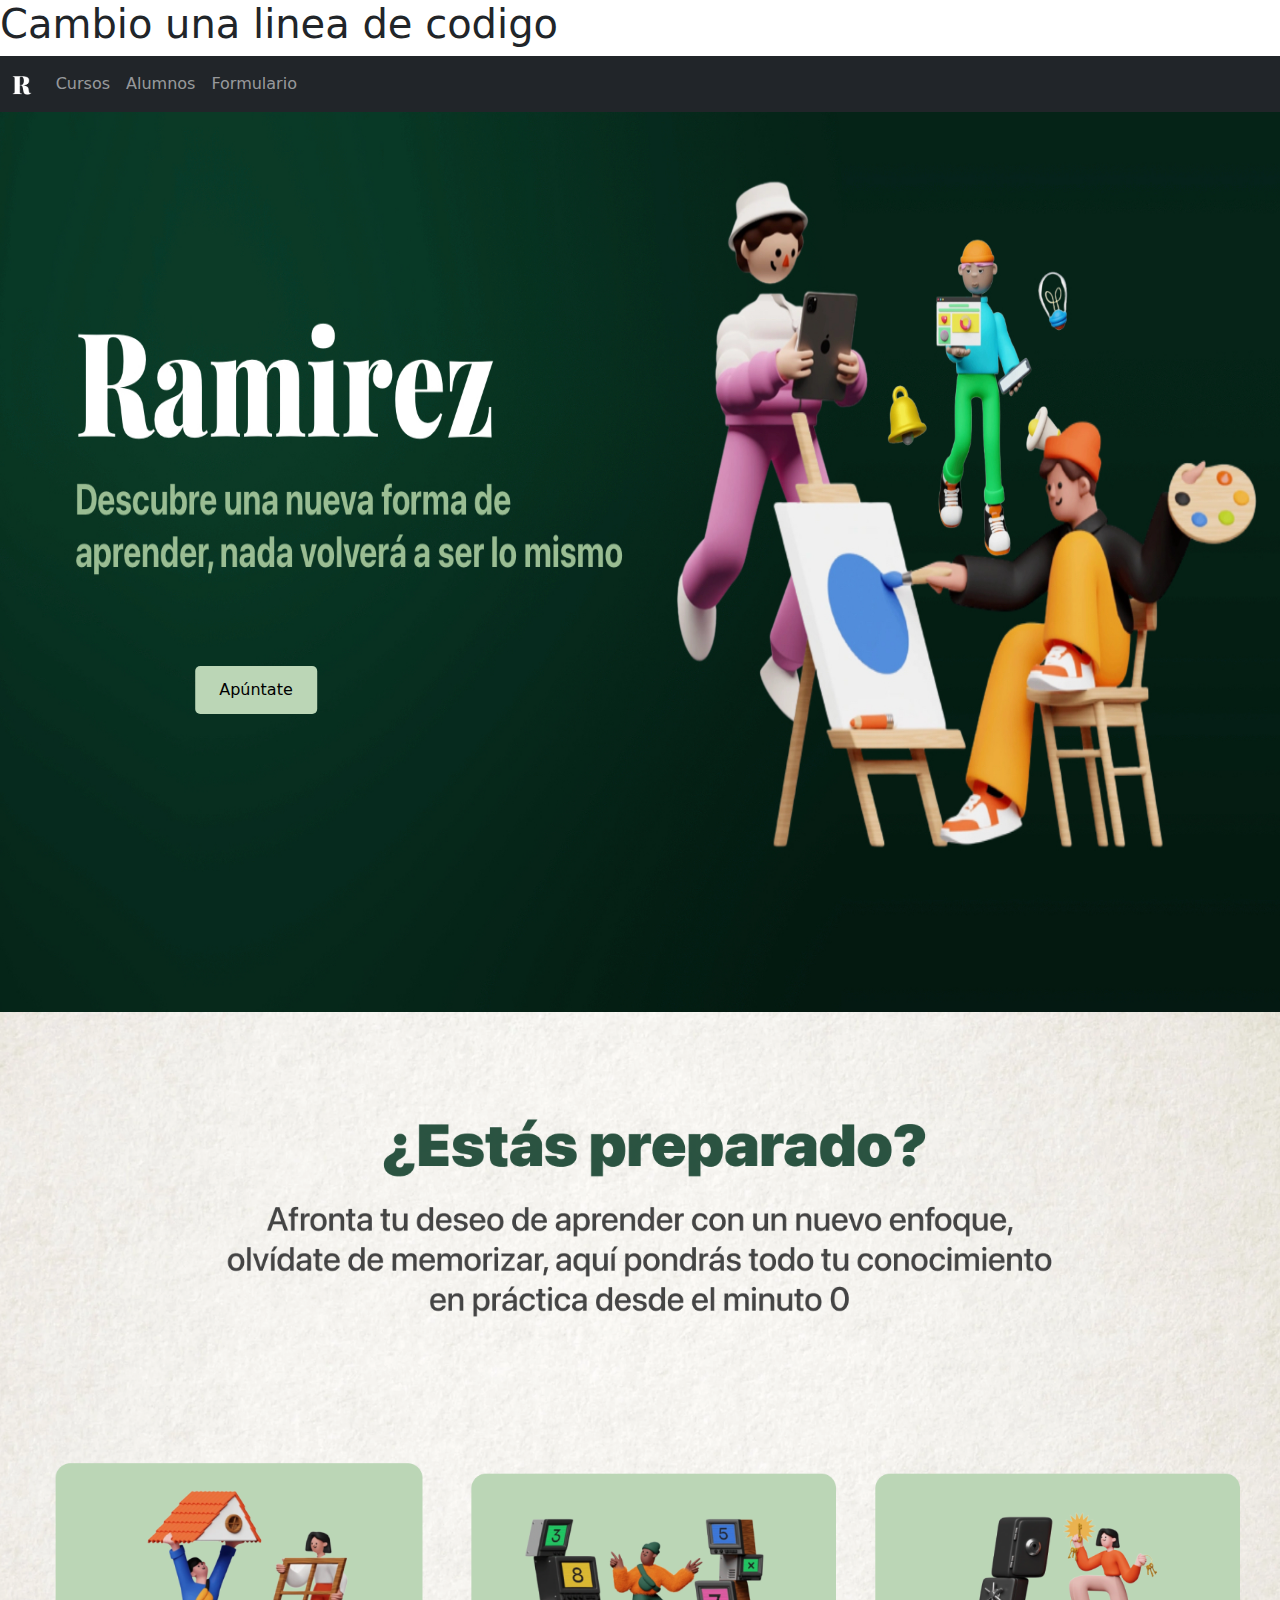
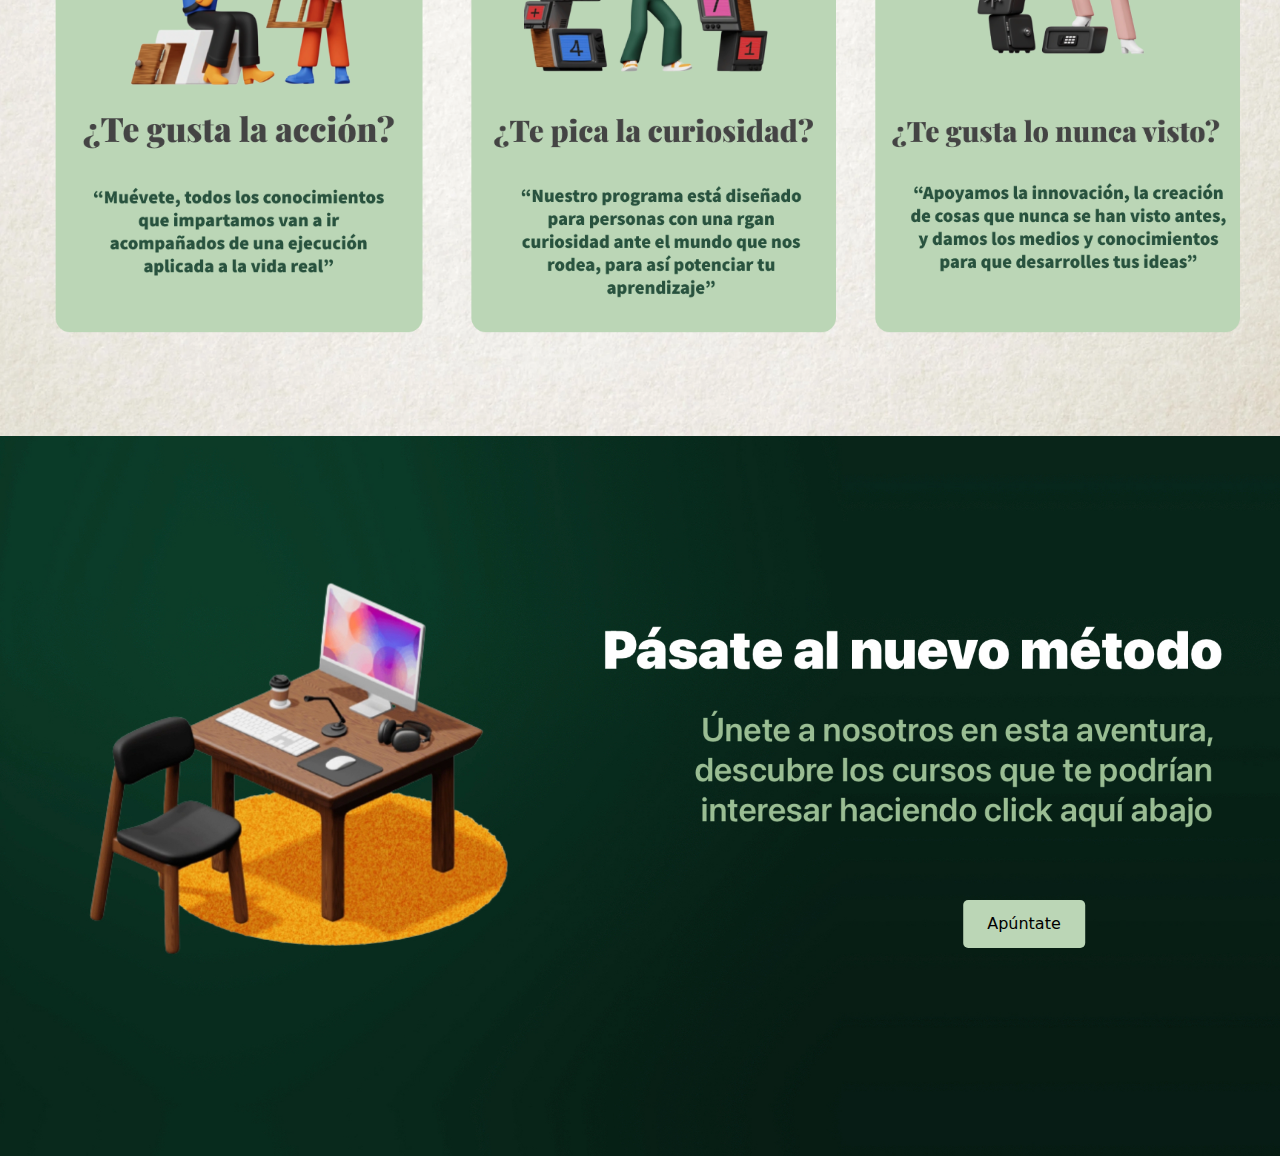
==== src/main/webapp/WEB-INF/templates/index.html @ fc316111 "añado un linea de codigo" ====
<!DOCTYPE html>
<html xmlns:th="http://www.thymeleaf.org">
<head>
    <meta charset="utf-8">
    <meta name="viewport" content="width=device-width, initial-scale=1.0">
    <title>Inicial</title>
    <link rel="stylesheet" href="mystyle.css"/>
    <link rel="stylesheet" href="bootstrap.min.css"/>
</head>
<body>
<h1>Cambio una linea de codigo</h1>
    <nav>
        <nav class="navbar navbar-expand-lg navbar-dark bg-dark">
              <div class="container-fluid">
                <a class="navbar-brand" href="../index.html"><img src="R.png" style="height: 1em;"></a>
                     <ul class="navbar-nav me-auto mt-2 mt-lg-0">
                        <li class="nav-item active">
                            <a class="nav-link" href="Cursos/Curso.html">Cursos <span class="visually-hidden">(current)</span></a>
                        </li>
                        <li class="nav-item">
                            <a class="nav-link" href="alumnos.html">Alumnos</a>
                        </li>
                        <li class="nav-item">
                            <a class="nav-link" href="Apuntate/apuntate.html">Formulario</a>
                        </li>
                    </ul>
                 
                </div>
          </div>
        </nav>
   

    <div class="image-button">
        <img src="front.jpg" style="height: 100vh;">
        <a name="Apuntate" id="" class="btn btn-primary" href="Apuntate/apuntate.html" role="button" style="margin-top: 10%; margin-left: -30%; background-color: #BBD6B6;color: black;">Apúntate</a>
    </div>

    <div>
        <img src="Group 2.png" style="width: 100%;">
    </div>






    <div class="image-button">
        <img src="footer.jpg" style="max-width: 100%;">
        <a name="" id="" class="btn btn-primary" href="Apuntate/apuntate.html" role="button" style="margin-top: 10%; margin-left: 30%;background-color: #BBD6B6;color: black;">Apúntate</a>
    </div>
    <script src="js/bootstrap.bundle.min.js"></script>
</body>
</html>
---- src/main/webapp/WEB-INF/templates/mystyle.css ----
body {
    background-color: #013A5B;
    margin: 0;
    padding: 0;
}

image-button a{
    background-color: #BBD6B6;
    color: black;
}
header{
    background-color: #204B38;
}

.top {
    background-image: url(green.jpg);
}
header img {
    width: 100%;
    height: 300px;
    opacity: .7;
}

.navbar {
    background-color: #013A5B;
}

footer {
    text-align: center;
    background-color: #013A5B;
    color: rgb(242, 241, 253);
    padding: 10px;
}
main {
    background-color:  rgb(242, 241, 253);
    padding-bottom: 20px
}

[alt="logos"] {
    width: 50%;
}

input[type=submit],input[type=reset] {
	background-color:#013A5B;
	color: white;
	padding:10px 20px;
	border-radius: 3px;
	border: 0;
}

/* Container needed to position the button. Adjust the width as needed */
.image-button {
    position: relative;
    width: 100%;
  }
  
  /* Make the image responsive */
  .image-button img {
    width: 100%;
    height: auto;
  }
  
  /* Style the button and place it in the middle of the container/image */
  .image-button .btn {
    position: absolute;
    top: 50%;
    left: 50%;
    transform: translate(-50%, -50%);
    -ms-transform: translate(-50%, -50%);
    background-color: #555;
    color: white;
    font-size: 16px;
    padding: 12px 24px;
    border: none;
    cursor: pointer;
    border-radius: 5px;
  }
  
  .image-button .btn:hover {
    background-color: black;
  }
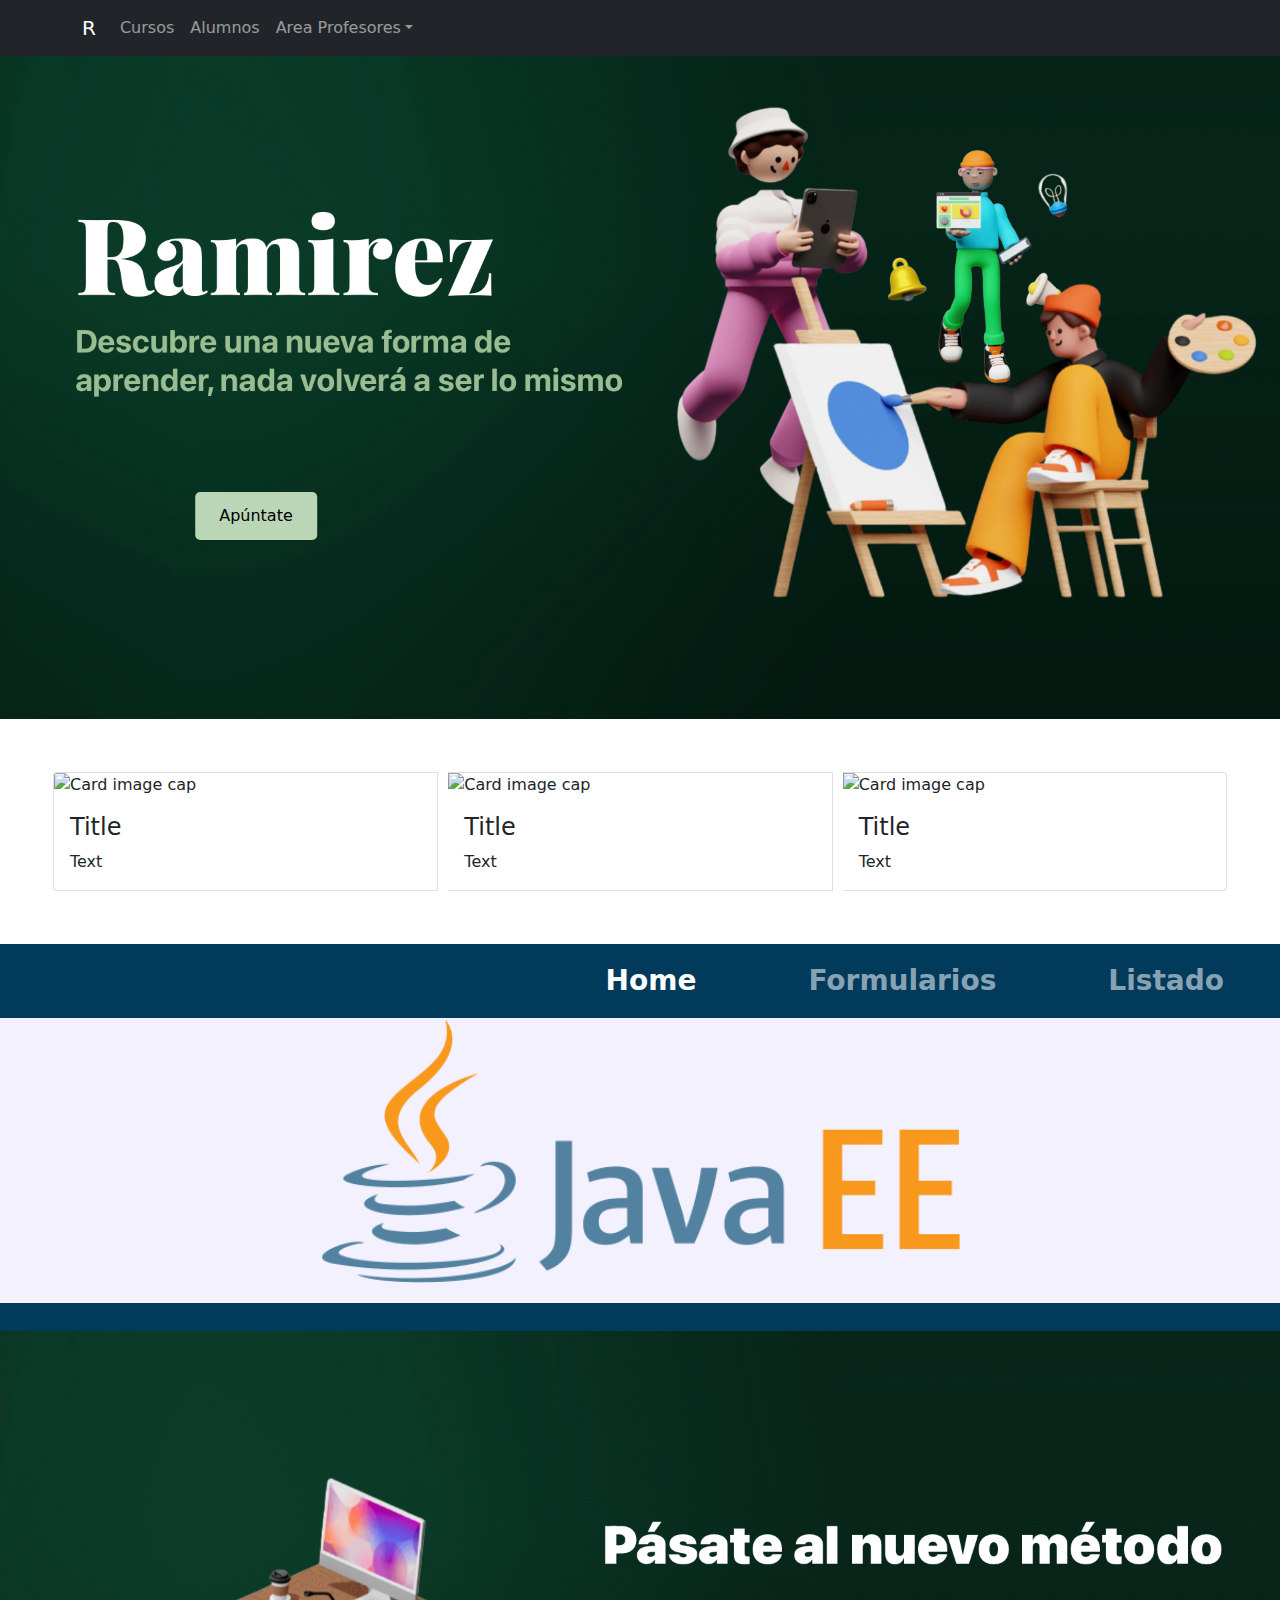
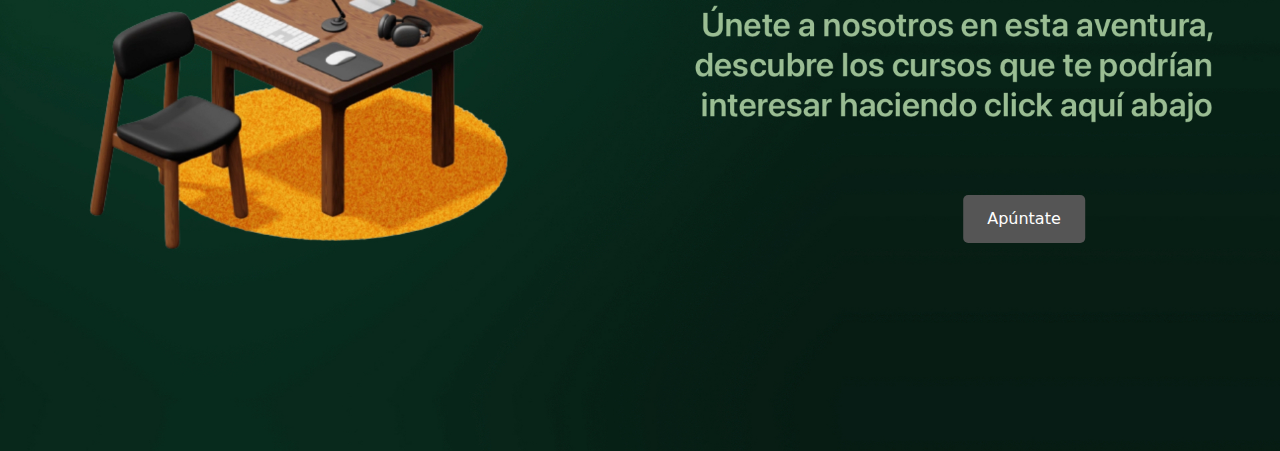
==== commit ba524c4a: "uniendo ramas en uso2" ====
--- a/src/main/webapp/WEB-INF/templates/index.html
+++ b/src/main/webapp/WEB-INF/templates/index.html
@@ -8,45 +8,109 @@
     <link rel="stylesheet" href="bootstrap.min.css"/>
 </head>
 <body>
-<h1>Cambio una linea de codigo</h1>
-    <nav>
-        <nav class="navbar navbar-expand-lg navbar-dark bg-dark">
-              <div class="container-fluid">
-                <a class="navbar-brand" href="../index.html"><img src="R.png" style="height: 1em;"></a>
-                     <ul class="navbar-nav me-auto mt-2 mt-lg-0">
-                        <li class="nav-item active">
-                            <a class="nav-link" href="Cursos/Curso.html">Cursos <span class="visually-hidden">(current)</span></a>
-                        </li>
-                        <li class="nav-item">
-                            <a class="nav-link" href="alumnos.html">Alumnos</a>
-                        </li>
-                        <li class="nav-item">
-                            <a class="nav-link" href="Apuntate/apuntate.html">Formulario</a>
-                        </li>
-                    </ul>
-                 
-                </div>
-          </div>
-        </nav>
+
+    <nav class="navbar navbar-expand-xl navbar-dark bg-dark">
+          <div class="container">
+            <a class="navbar-brand" href="#">R</a>
+            <button class="navbar-toggler d-lg-none" type="button" data-bs-toggle="collapse" data-bs-target="#collapsibleNavId" aria-controls="collapsibleNavId"
+                aria-expanded="false" aria-label="Toggle navigation">
+                <span class="navbar-toggler-icon"></span>
+            </button>
+            <div class="collapse navbar-collapse" id="collapsibleNavId">
+                <ul class="navbar-nav me-auto mt-2 mt-lg-0">
+                    <li class="nav-item active">
+                        <a class="nav-link" href="#">Cursos <span class="visually-hidden">(current)</span></a>
+                    </li>
+                    <li class="nav-item">
+                        <a class="nav-link" href="alumnos.html">Alumnos</a>
+                    </li>
+                    <li class="nav-item dropdown">
+                        <a class="nav-link dropdown-toggle" href="#" id="dropdownId" data-bs-toggle="dropdown" aria-haspopup="true" aria-expanded="false">Area Profesores</a>
+                        <div class="dropdown-menu" aria-labelledby="dropdownId">
+                            <a class="dropdown-item" href="#">Action 1</a>
+                            <a class="dropdown-item" href="#">Action 2</a>
+                        </div>
+                    </li>
+                </ul>
+             
+            </div>
+      </div>
+    </nav>
+    
    
 
     <div class="image-button">
-        <img src="front.jpg" style="height: 100vh;">
+        <img src="front.jpg" style="max-width: 100%;">
         <a name="Apuntate" id="" class="btn btn-primary" href="Apuntate/apuntate.html" role="button" style="margin-top: 10%; margin-left: -30%; background-color: #BBD6B6;color: black;">Apúntate</a>
     </div>
 
-    <div>
-        <img src="Group 2.png" style="width: 100%;">
+  <div class="card-group" style="padding: 3em;">
+
+      <div class="card" style="margin: 5px;">
+          <img class="card-img-top" src="holder.js/100x180/" alt="Card image cap">
+          <div class="card-body">
+              <h4 class="card-title">Title</h4>
+              <p class="card-text">Text</p>
+          </div>
+      </div>
+
+      <div class="card" style="margin: 5px;">
+          <img class="card-img-top" src="holder.js/100x180/" alt="Card image cap">
+          <div class="card-body">
+              <h4 class="card-title">Title</h4>
+              <p class="card-text">Text</p>
+          </div>
+      </div>
+      
+      <div class="card" style="margin: 5px;">
+        <img class="card-img-top" src="holder.js/100x180/" alt="Card image cap">
+        <div class="card-body">
+            <h4 class="card-title">Title</h4>
+            <p class="card-text">Text</p>
+        </div>
+    </div>
+  </div>
+
+    
     </div>
 
 
 
+        <nav class="navbar navbar-expand-lg navbar-dark">
+            <ul class="navbar-nav ms-auto">
+                <li class="nav-item fs-3 fw-bold px-5">
+                    <a href="indexServlet" class="nav-link active">Home</a>
+                </li>
+                <li class="nav-item fs-3 fw-bold px-5">
+                    <a href="formulario" class="nav-link ">Formularios</a>
+                </li>
+                <li class="nav-item fs-3 fw-bold px-5">
+                    <a href="listado" class="nav-link ">Listado</a>
+                </li>
+            </ul>
+          </nav>
 
+        <main class="text-center">
+                <!--Para poder cambiar la url desde una configuración
+                con el resolver de Thymeleaf:
+            <img src="img/logos.jpg" th:src="@{/img/logo.png}" th:title="#{logo}" th:alt="#{logo}" />
+            
+            daría como resultado:
+            <img src="/tema8_web/img/logo.png" alt="logos" />
+            -->
+            <img src="logos.png" alt="logos" />
+        </main>
+        <footer>
+            <h1>
+                <span th:text="#{index.welcome}"></span>
+                <span th:text="#{index.author}"></span>
+            </h1>
+        </footer>
 
 
     <div class="image-button">
         <img src="footer.jpg" style="max-width: 100%;">
-        <a name="" id="" class="btn btn-primary" href="Apuntate/apuntate.html" role="button" style="margin-top: 10%; margin-left: 30%;background-color: #BBD6B6;color: black;">Apúntate</a>
+        <a name="" id="" class="btn btn-primary" href="Apuntate/apuntate.html" role="button" style="margin-top: 10%; margin-left: 30%;">Apúntate</a>
     </div>
     <script src="js/bootstrap.bundle.min.js"></script>
 </body>
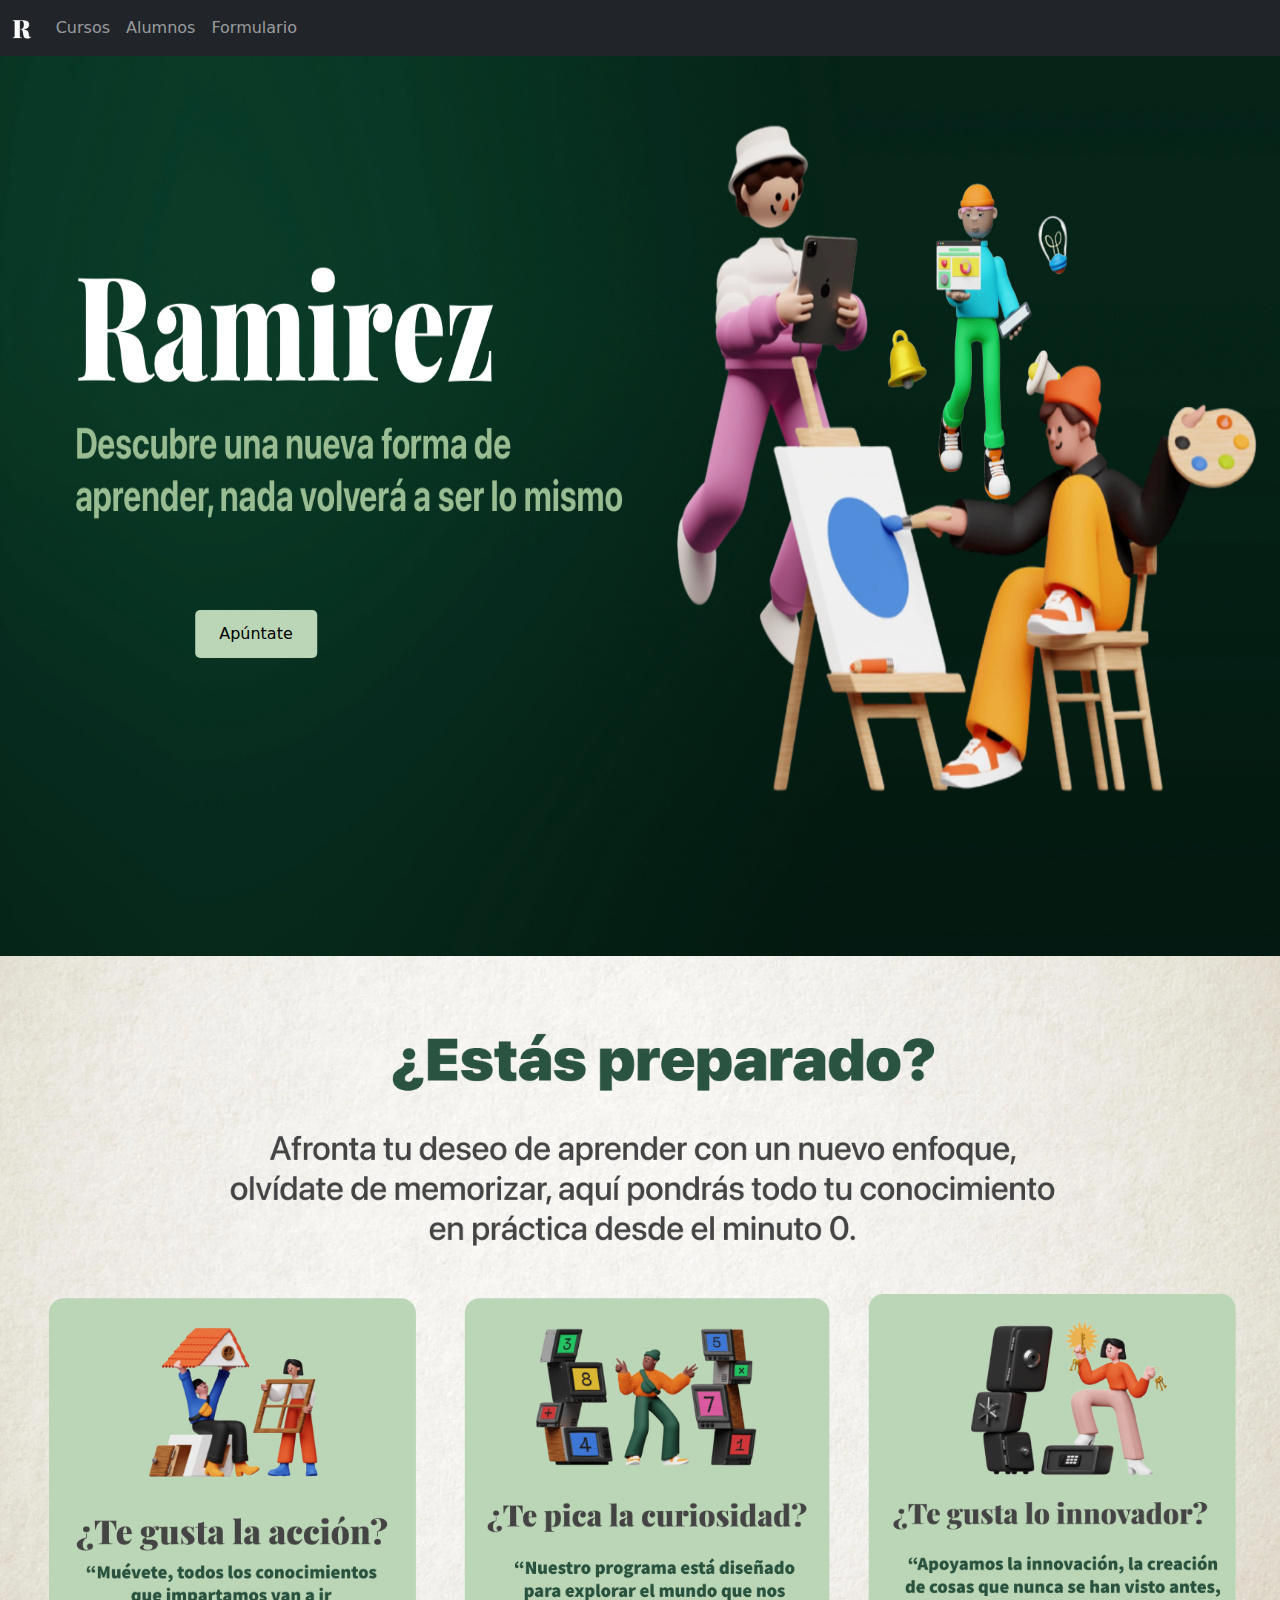
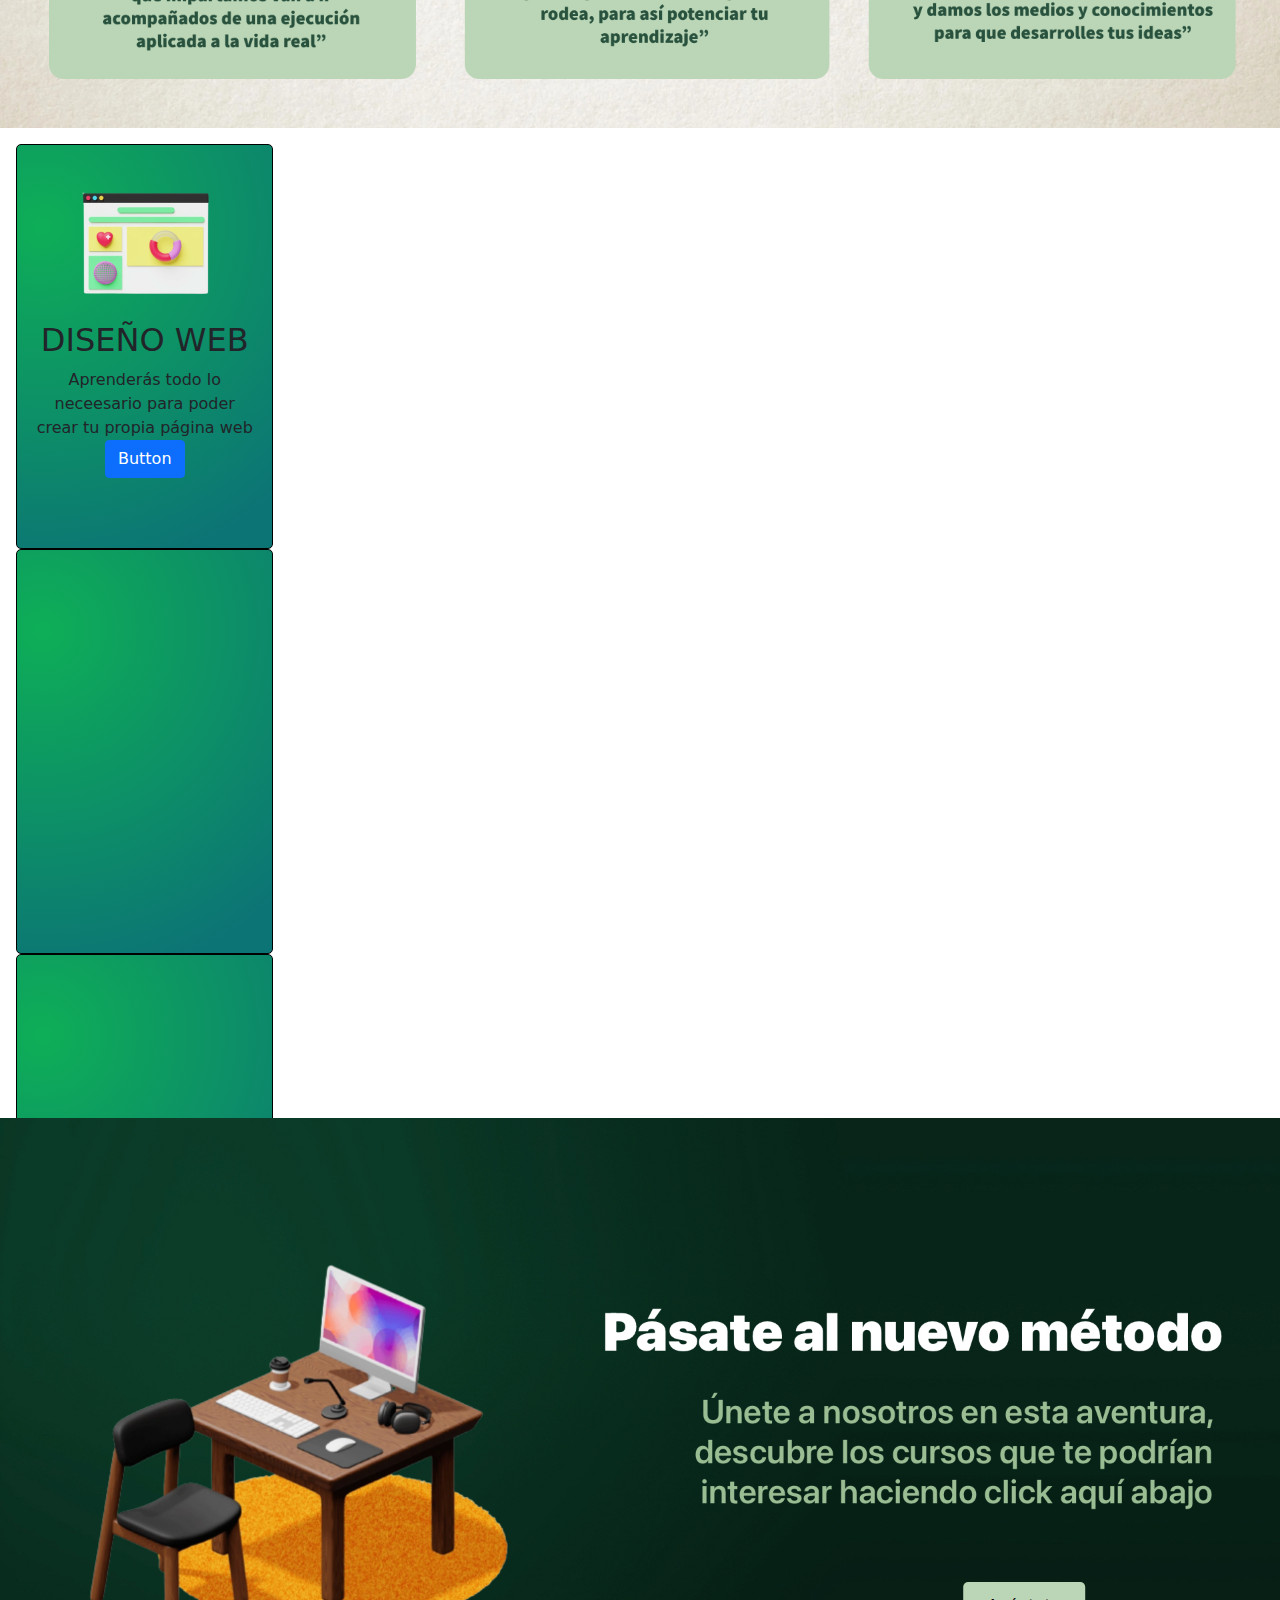
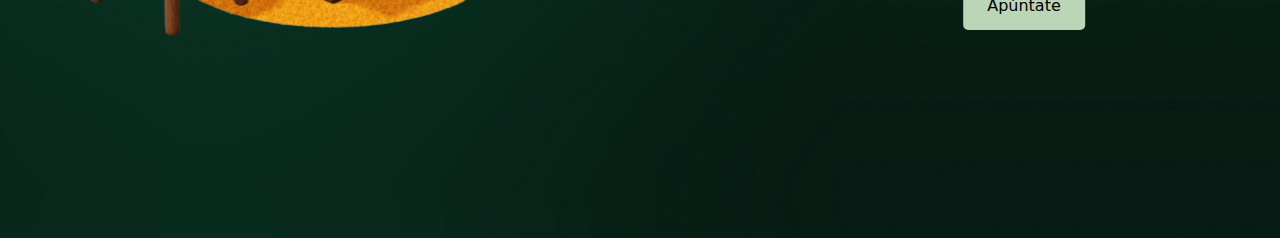
==== commit b54593f6: "Termino la pagina alumnos" ====
--- a/src/main/webapp/WEB-INF/templates/index.html
+++ b/src/main/webapp/WEB-INF/templates/index.html
@@ -8,109 +8,55 @@
     <link rel="stylesheet" href="bootstrap.min.css"/>
 </head>
 <body>
-
-    <nav class="navbar navbar-expand-xl navbar-dark bg-dark">
-          <div class="container">
-            <a class="navbar-brand" href="#">R</a>
-            <button class="navbar-toggler d-lg-none" type="button" data-bs-toggle="collapse" data-bs-target="#collapsibleNavId" aria-controls="collapsibleNavId"
-                aria-expanded="false" aria-label="Toggle navigation">
-                <span class="navbar-toggler-icon"></span>
-            </button>
-            <div class="collapse navbar-collapse" id="collapsibleNavId">
-                <ul class="navbar-nav me-auto mt-2 mt-lg-0">
-                    <li class="nav-item active">
-                        <a class="nav-link" href="#">Cursos <span class="visually-hidden">(current)</span></a>
-                    </li>
-                    <li class="nav-item">
-                        <a class="nav-link" href="alumnos.html">Alumnos</a>
-                    </li>
-                    <li class="nav-item dropdown">
-                        <a class="nav-link dropdown-toggle" href="#" id="dropdownId" data-bs-toggle="dropdown" aria-haspopup="true" aria-expanded="false">Area Profesores</a>
-                        <div class="dropdown-menu" aria-labelledby="dropdownId">
-                            <a class="dropdown-item" href="#">Action 1</a>
-                            <a class="dropdown-item" href="#">Action 2</a>
-                        </div>
-                    </li>
-                </ul>
-             
-            </div>
-      </div>
-    </nav>
-    
+    <nav>
+        <nav class="navbar navbar-expand-lg navbar-dark bg-dark">
+              <div class="container-fluid">
+                <a class="navbar-brand" href="../index.html"><img src="R.png" style="height: 1em;"></a>
+                     <ul class="navbar-nav me-auto mt-2 mt-lg-0">
+                        <li class="nav-item active">
+                            <a class="nav-link" href="Cursos/Curso.html">Cursos <span class="visually-hidden">(current)</span></a>
+                        </li>
+                        <li class="nav-item">
+                            <a class="nav-link" href="alumnos.html">Alumnos</a>
+                        </li>
+                        <li class="nav-item">
+                            <a class="nav-link" href="Apuntate/apuntate.html">Formulario</a>
+                        </li>
+                    </ul>
+                 
+                </div>
+          </div>
+        </nav>
    
 
     <div class="image-button">
-        <img src="front.jpg" style="max-width: 100%;">
+        <img src="front.jpg" style="height: 100vh;">
         <a name="Apuntate" id="" class="btn btn-primary" href="Apuntate/apuntate.html" role="button" style="margin-top: 10%; margin-left: -30%; background-color: #BBD6B6;color: black;">Apúntate</a>
     </div>
 
-  <div class="card-group" style="padding: 3em;">
+    <div>
+        <img src="div2.png" style="width: 100%;">
+    </div>
 
-      <div class="card" style="margin: 5px;">
-          <img class="card-img-top" src="holder.js/100x180/" alt="Card image cap">
-          <div class="card-body">
-              <h4 class="card-title">Title</h4>
-              <p class="card-text">Text</p>
-          </div>
-      </div>
+    <div class="tarjetas">
+        <div class="tarjeta"> 
+            <img src="imagenes/web.png">
+            <h2>DISEÑO WEB</h2>
+            <h7>Aprenderás todo lo neceesario para poder crear tu propia página web</h7><br>
+            <a name="" id="" class="btn btn-primary" href="#" role="button">Button</a>
+        </div>
+        <div class="tarjeta"> </div>
+        <div class="tarjeta"> </div>
 
-      <div class="card" style="margin: 5px;">
-          <img class="card-img-top" src="holder.js/100x180/" alt="Card image cap">
-          <div class="card-body">
-              <h4 class="card-title">Title</h4>
-              <p class="card-text">Text</p>
-          </div>
-      </div>
-      
-      <div class="card" style="margin: 5px;">
-        <img class="card-img-top" src="holder.js/100x180/" alt="Card image cap">
-        <div class="card-body">
-            <h4 class="card-title">Title</h4>
-            <p class="card-text">Text</p>
-        </div>
-    </div>
-  </div>
-
-    
     </div>
 
 
 
-        <nav class="navbar navbar-expand-lg navbar-dark">
-            <ul class="navbar-nav ms-auto">
-                <li class="nav-item fs-3 fw-bold px-5">
-                    <a href="indexServlet" class="nav-link active">Home</a>
-                </li>
-                <li class="nav-item fs-3 fw-bold px-5">
-                    <a href="formulario" class="nav-link ">Formularios</a>
-                </li>
-                <li class="nav-item fs-3 fw-bold px-5">
-                    <a href="listado" class="nav-link ">Listado</a>
-                </li>
-            </ul>
-          </nav>
-
-        <main class="text-center">
-                <!--Para poder cambiar la url desde una configuración
-                con el resolver de Thymeleaf:
-            <img src="img/logos.jpg" th:src="@{/img/logo.png}" th:title="#{logo}" th:alt="#{logo}" />
-            
-            daría como resultado:
-            <img src="/tema8_web/img/logo.png" alt="logos" />
-            -->
-            <img src="logos.png" alt="logos" />
-        </main>
-        <footer>
-            <h1>
-                <span th:text="#{index.welcome}"></span>
-                <span th:text="#{index.author}"></span>
-            </h1>
-        </footer>
 
 
     <div class="image-button">
         <img src="footer.jpg" style="max-width: 100%;">
-        <a name="" id="" class="btn btn-primary" href="Apuntate/apuntate.html" role="button" style="margin-top: 10%; margin-left: 30%;">Apúntate</a>
+        <a name="" id="" class="btn btn-primary" href="Apuntate/apuntate.html" role="button" style="margin-top: 10%; margin-left: 30%;background-color: #BBD6B6;color: black;">Apúntate</a>
     </div>
     <script src="js/bootstrap.bundle.min.js"></script>
 </body>
--- a/src/main/webapp/WEB-INF/templates/mystyle.css
+++ b/src/main/webapp/WEB-INF/templates/mystyle.css
@@ -79,3 +79,27 @@
   .image-button .btn:hover {
     background-color: black;
   }
+
+.tarjetas{
+    display: grid;
+    grid-template-columns: auto auto auto;
+    padding: 1em;
+    height: 110vh;
+    background-image: #BBD6B6;
+}
+
+
+
+.tarjeta{
+    padding: 1em;
+    grid-column: 1/3;
+      height: 45vh;
+      width: 25%;
+      border: solid 1px black;
+      text-align: center;
+      border-radius: 5px;
+        background-image: radial-gradient( circle farthest-corner at 10% 20%,  rgba(14,174,87,1) 0%, rgba(12,116,117,1) 90% );;
+  }
+.tarjeta img{
+    height: 10em;
+}
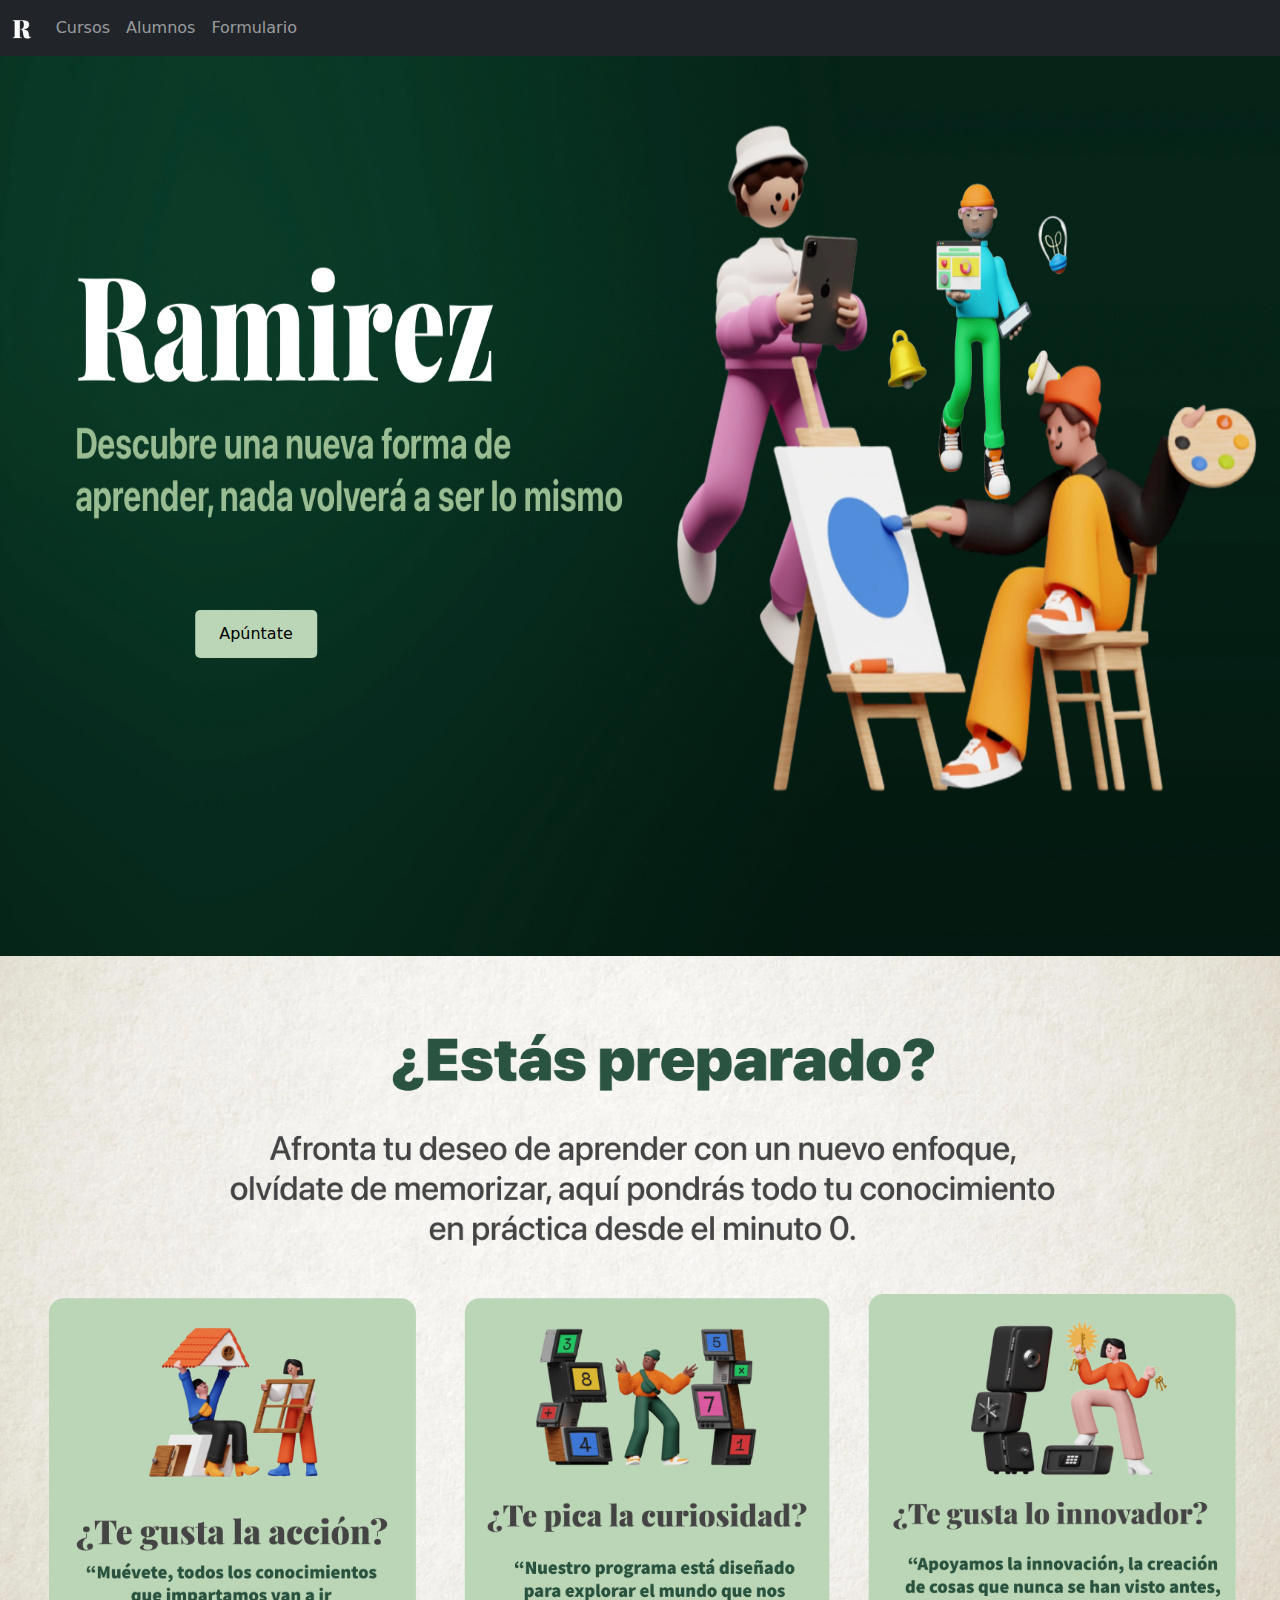
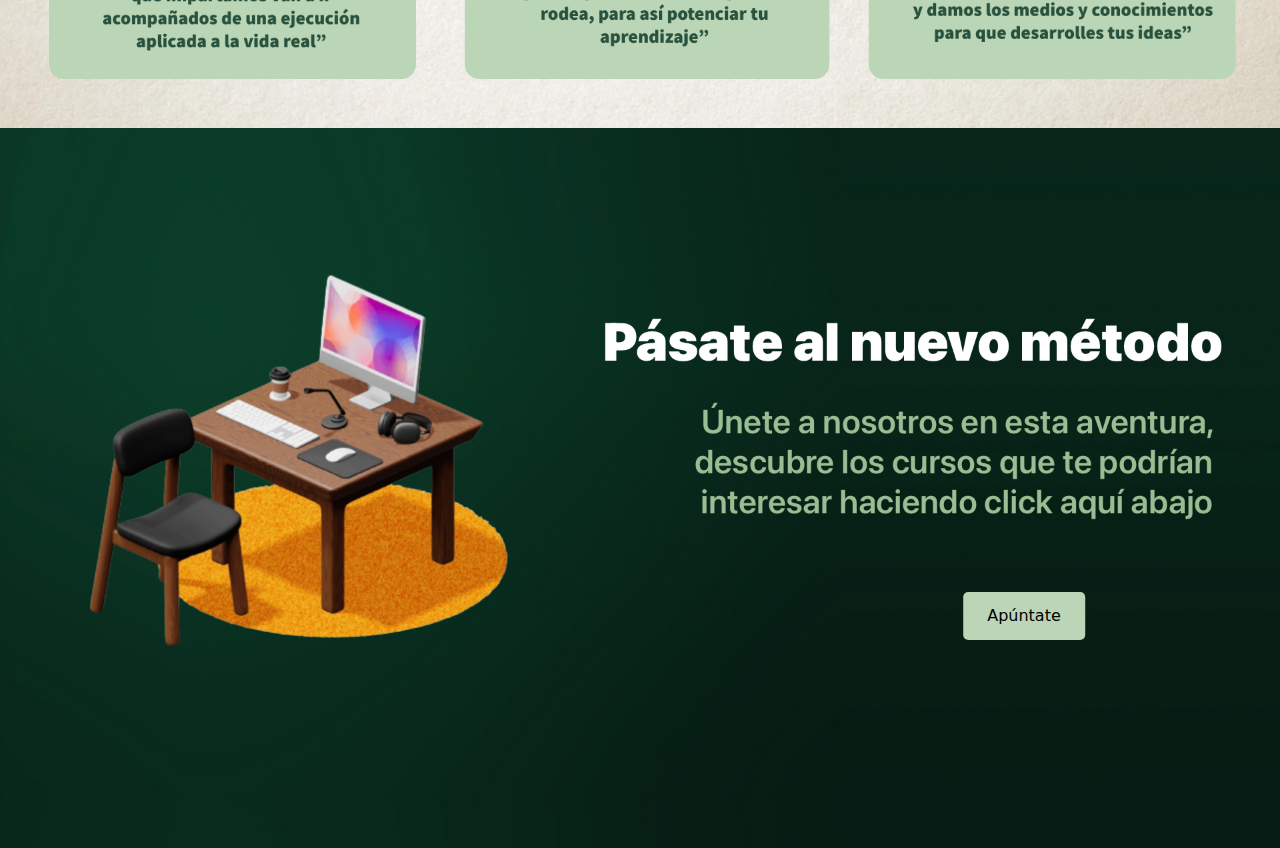
==== commit d6839a1e: "Mini retoques en Alumno y Index" ====
--- a/src/main/webapp/WEB-INF/templates/index.html
+++ b/src/main/webapp/WEB-INF/templates/index.html
@@ -38,17 +38,6 @@
         <img src="div2.png" style="width: 100%;">
     </div>
 
-    <div class="tarjetas">
-        <div class="tarjeta"> 
-            <img src="imagenes/web.png">
-            <h2>DISEÑO WEB</h2>
-            <h7>Aprenderás todo lo neceesario para poder crear tu propia página web</h7><br>
-            <a name="" id="" class="btn btn-primary" href="#" role="button">Button</a>
-        </div>
-        <div class="tarjeta"> </div>
-        <div class="tarjeta"> </div>
-
-    </div>
 
 
 
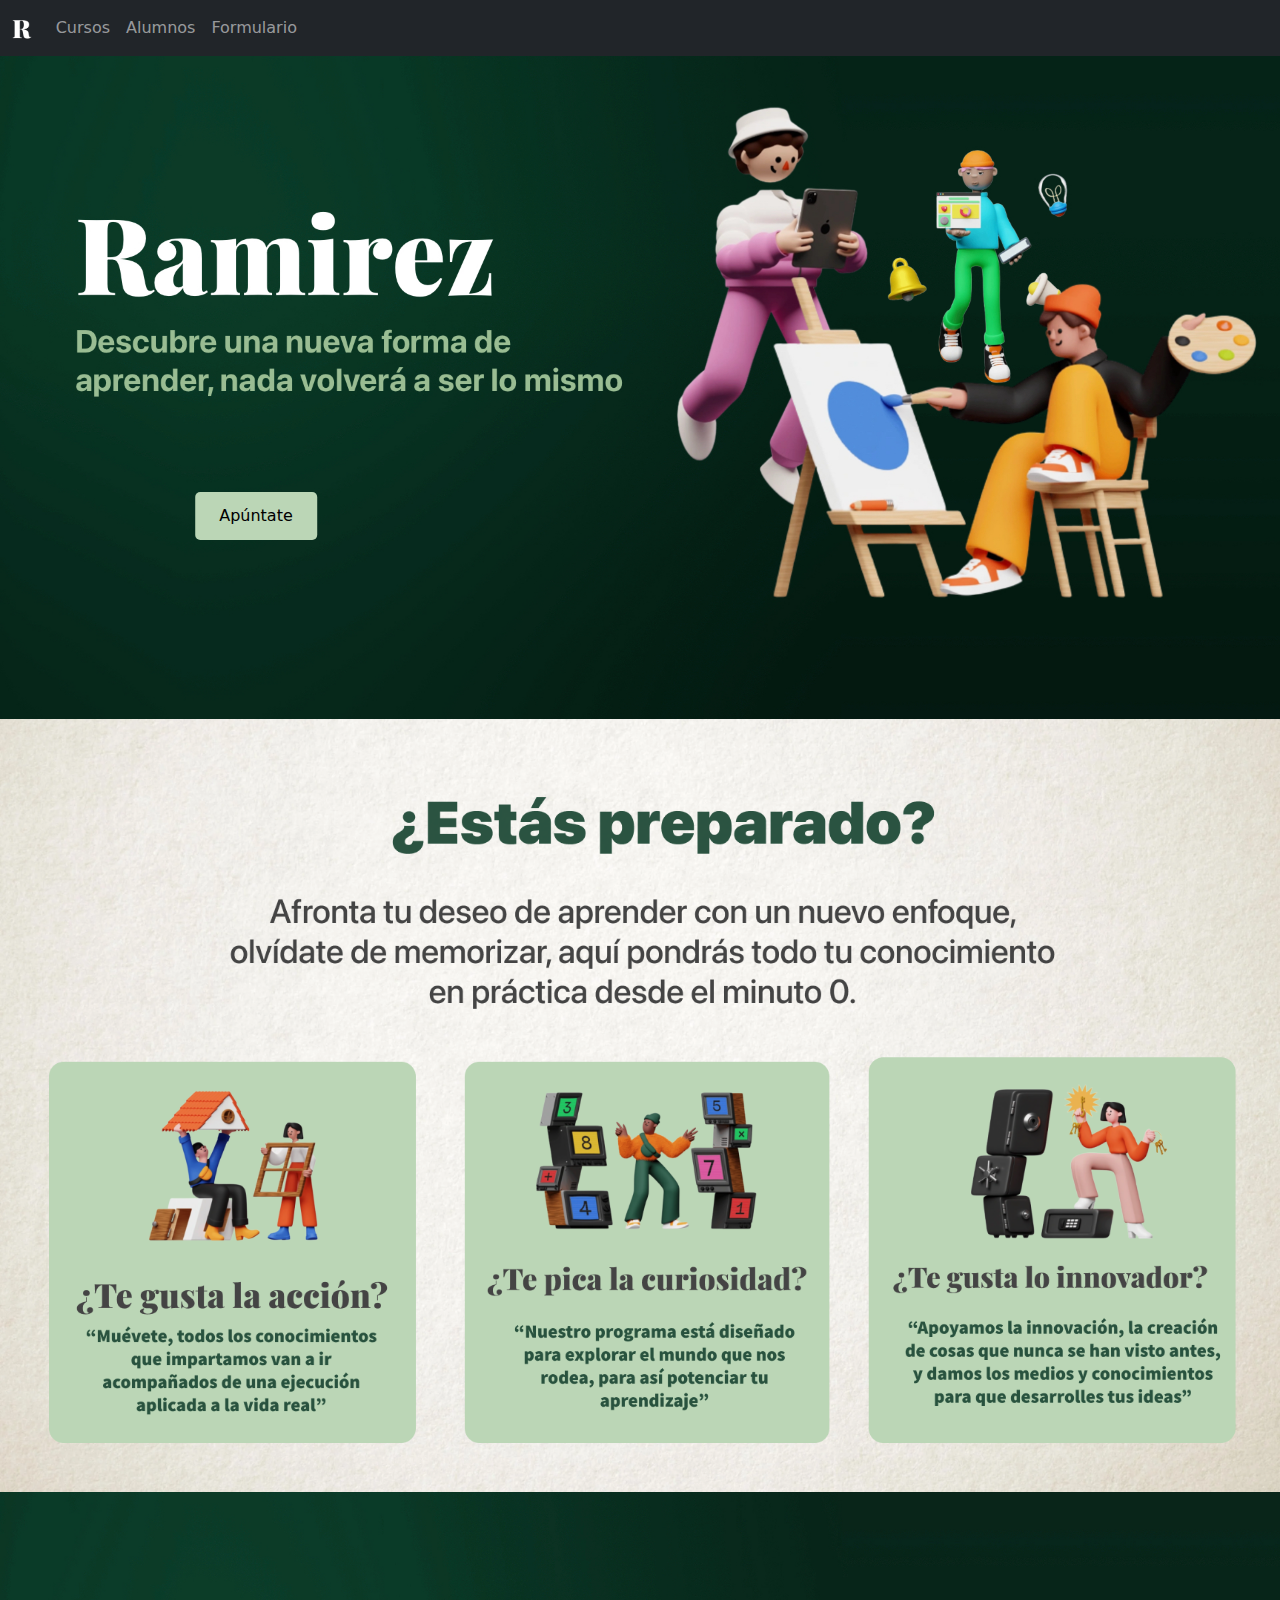
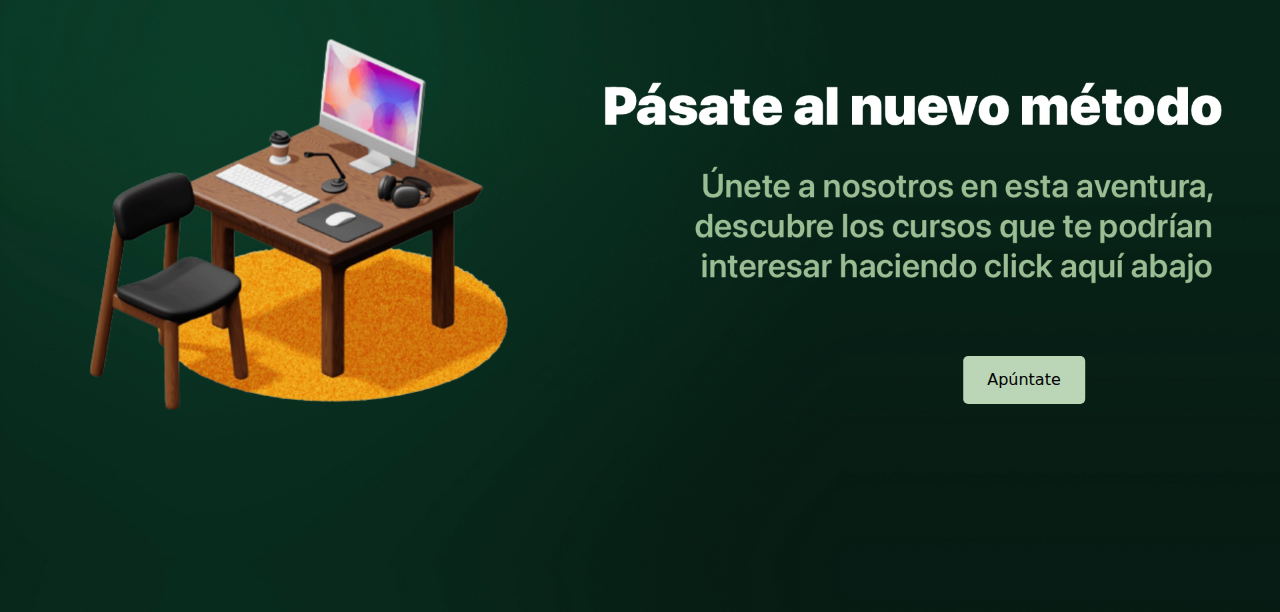
==== commit 5ec27b81: "Lo prometo últimos cambios en css, en funcionalidad ya no hay mas cambios" ====
--- a/src/main/webapp/WEB-INF/templates/index.html
+++ b/src/main/webapp/WEB-INF/templates/index.html
@@ -30,19 +30,13 @@
    
 
     <div class="image-button">
-        <img src="front.jpg" style="height: 100vh;">
+        <img src="front.jpg" >
         <a name="Apuntate" id="" class="btn btn-primary" href="Apuntate/apuntate.html" role="button" style="margin-top: 10%; margin-left: -30%; background-color: #BBD6B6;color: black;">Apúntate</a>
     </div>
 
     <div>
-        <img src="div2.png" style="width: 100%;">
+        <img src="div2.png" width="100%">
     </div>
-
-
-
-
-
-
     <div class="image-button">
         <img src="footer.jpg" style="max-width: 100%;">
         <a name="" id="" class="btn btn-primary" href="Apuntate/apuntate.html" role="button" style="margin-top: 10%; margin-left: 30%;background-color: #BBD6B6;color: black;">Apúntate</a>
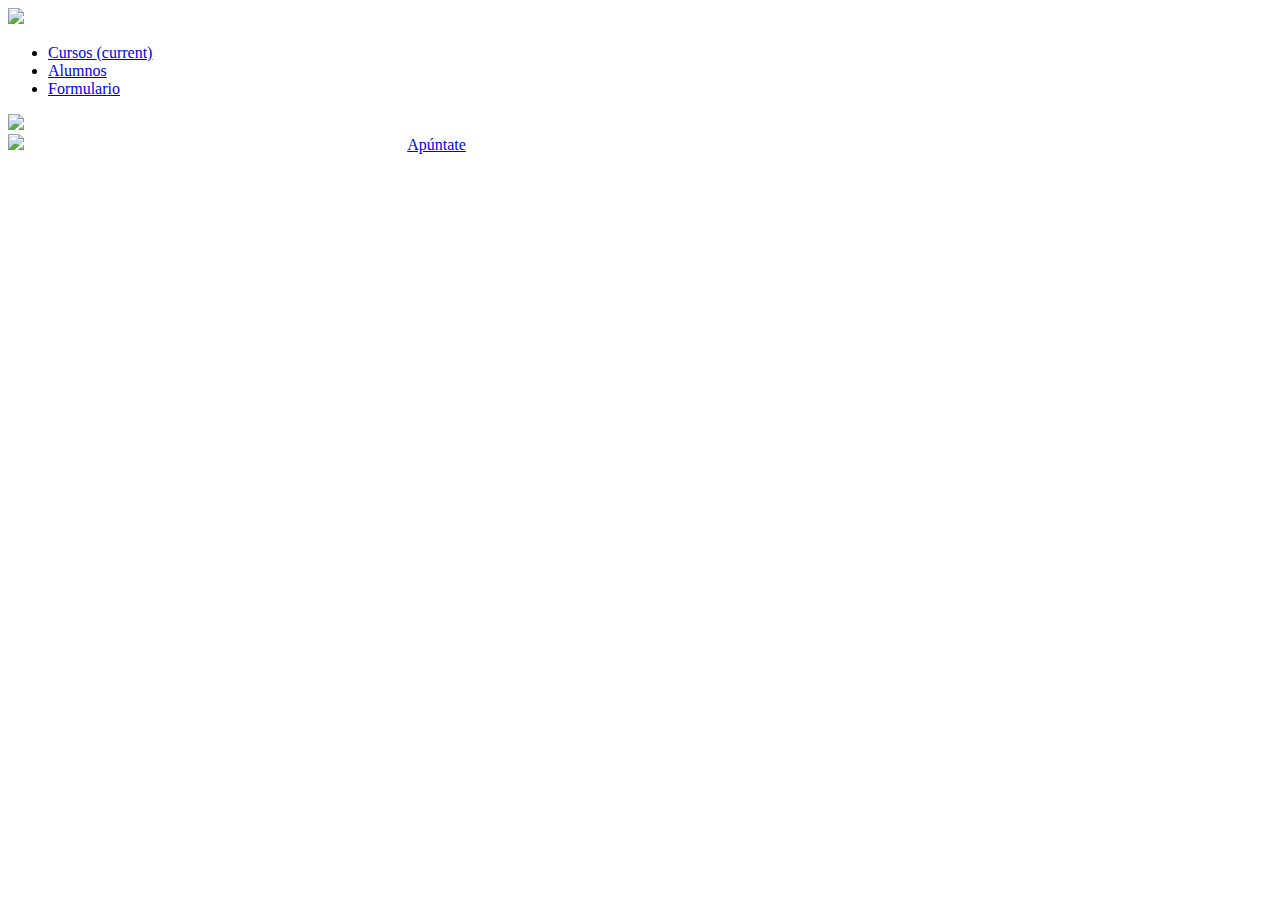
==== commit 6b0cb838: "medio funcional" ====
--- a/src/main/webapp/WEB-INF/templates/index.html
+++ b/src/main/webapp/WEB-INF/templates/index.html
@@ -1,46 +1,47 @@
 <!DOCTYPE html>
 <html xmlns:th="http://www.thymeleaf.org">
 <head>
-    <meta charset="utf-8">
-    <meta name="viewport" content="width=device-width, initial-scale=1.0">
-    <title>Inicial</title>
-    <link rel="stylesheet" href="mystyle.css"/>
-    <link rel="stylesheet" href="bootstrap.min.css"/>
+<meta charset="utf-8">
+<meta name="viewport" content="width=device-width, initial-scale=1.0">
+<title>Inicial</title>
+<link rel="stylesheet" href="css/mystyle.css" />
+<link rel="stylesheet" href="css/bootstrap.min.css" />
 </head>
 <body>
-    <nav>
-        <nav class="navbar navbar-expand-lg navbar-dark bg-dark">
-              <div class="container-fluid">
-                <a class="navbar-brand" href="../index.html"><img src="R.png" style="height: 1em;"></a>
-                     <ul class="navbar-nav me-auto mt-2 mt-lg-0">
-                        <li class="nav-item active">
-                            <a class="nav-link" href="Cursos/Curso.html">Cursos <span class="visually-hidden">(current)</span></a>
-                        </li>
-                        <li class="nav-item">
-                            <a class="nav-link" href="alumnos.html">Alumnos</a>
-                        </li>
-                        <li class="nav-item">
-                            <a class="nav-link" href="Apuntate/apuntate.html">Formulario</a>
-                        </li>
-                    </ul>
-                 
-                </div>
-          </div>
-        </nav>
-   
+	 <nav>
+    <nav class="navbar navbar-expand-lg navbar-dark bg-dark">
+      <div class="container-fluid">
+        <a class="navbar-brand" href="index.html"><img src="img/R.png" style="height: 1em;"></a>
+        <ul class="navbar-nav me-auto mt-2 mt-lg-0">
+          <li class="nav-item active">
+            <a class="nav-link" href="curso">Cursos <span class="visually-hidden">(current)</span></a>
+          </li>
+          <li class="nav-item">
+            <a class="nav-link" href="alumnos">Alumnos</a>
+          </li>
+          <li class="nav-item">
+            <a class="nav-link" href="apuntate">Formulario</a>
+          </li>
+      
+        </ul>
+        
+      </div>
+    </div>
+  </nav>
 
-    <div class="image-button">
-        <img src="front.jpg" >
-        <a name="Apuntate" id="" class="btn btn-primary" href="Apuntate/apuntate.html" role="button" style="margin-top: 10%; margin-left: -30%; background-color: #BBD6B6;color: black;">Apúntate</a>
-    </div>
+	<div class="image-button">
+		<img src="img/front.jpg" style="max-width: 100%;"> <a name=""
+			id="" class="btn btn-primary" href="apuntate" role="button"
+			style="margin-top: 10%; margin-left: -30%;">Apúntate</a>
+	</div>
 
-    <div>
-        <img src="div2.png" width="100%">
-    </div>
-    <div class="image-button">
-        <img src="footer.jpg" style="max-width: 100%;">
-        <a name="" id="" class="btn btn-primary" href="Apuntate/apuntate.html" role="button" style="margin-top: 10%; margin-left: 30%;background-color: #BBD6B6;color: black;">Apúntate</a>
-    </div>
-    <script src="js/bootstrap.bundle.min.js"></script>
+
+
+	<div class="image-button">
+		<img src="img/footer.jpg" style="max-width: 100%;"> <a name=""
+			id="" class="btn btn-primary" href="apuntate" role="button"
+			style="margin-top: 10%; margin-left: 30%;">Apúntate</a>
+	</div>
+	<script src="js/bootstrap.bundle.min.js"></script>
 </body>
 </html>